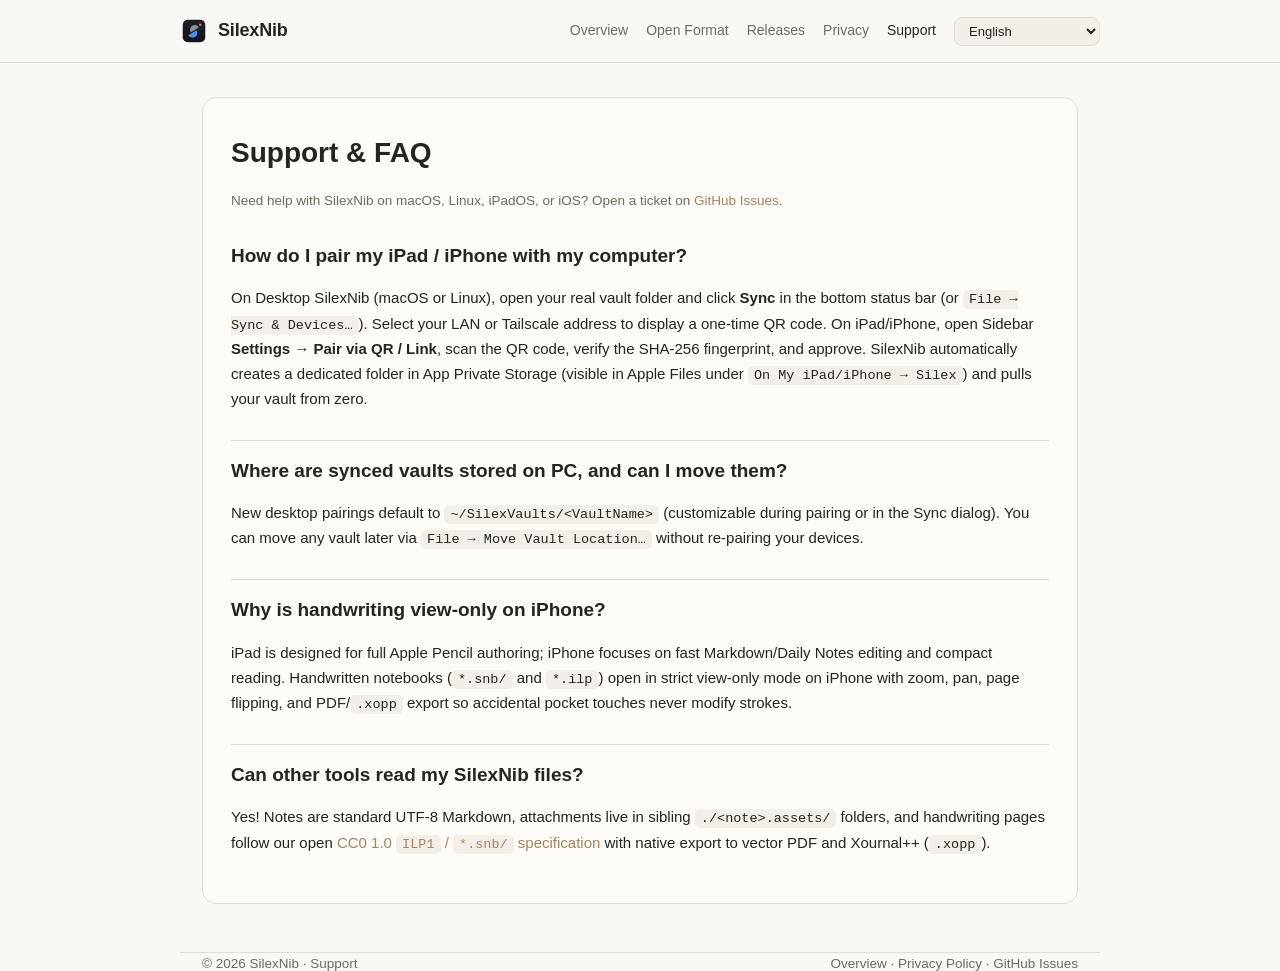
==== docs/support.html @ 831d1f68 "Initial public release hub, open ILP1/.snb format spec, and GitHub Pages (privacy & support)" ====
<!doctype html>
<html lang="en">
<head>
  <meta charset="utf-8" />
  <meta name="viewport" content="width=device-width, initial-scale=1" />
  <title>Support &amp; FAQ — SilexNib</title>
  <meta name="description" content="Support, FAQ, cross-device sync setup, and issue tracker for SilexNib." />
  <link rel="icon" type="image/svg+xml" href="assets/silexnib.svg" />
  <link rel="stylesheet" href="style.css" />
</head>
<body>
  <header class="nav">
    <div class="wrap nav-inner">
      <a class="brand" href="index.html">
        <img src="assets/silexnib.svg" alt="SilexNib" />
        <span>SilexNib</span>
      </a>
      <nav class="nav-links">
        <a href="index.html">Overview</a>
        <a href="https://github.com/keithxc/silexnib/blob/main/spec/FORMAT.md">Open Format</a>
        <a href="https://github.com/keithxc/silexnib/releases">Releases</a>
        <a href="privacy.html">Privacy</a>
        <a class="active" href="support.html">Support</a>
        <select id="langPicker" class="lang-select" aria-label="Language">
          <option value="en">English</option>
          <option value="zh-TW">繁體中文（台灣）</option>
          <option value="ja">日本語</option>
          <option value="ko">한국어</option>
          <option value="de">Deutsch</option>
        </select>
      </nav>
    </div>
  </header>

  <main class="wrap">
    <article class="doc" data-lang="en">
      <h1>Support &amp; FAQ</h1>
      <p class="meta">Need help with SilexNib on macOS, Linux, iPadOS, or iOS? Open a ticket on <a href="https://github.com/keithxc/silexnib/issues">GitHub Issues</a>.</p>

      <h2>How do I pair my iPad / iPhone with my computer?</h2>
      <p>On Desktop SilexNib (macOS or Linux), open your real vault folder and click <strong>Sync</strong> in the bottom status bar (or <code>File → Sync &amp; Devices…</code>). Select your LAN or Tailscale address to display a one-time QR code. On iPad/iPhone, open Sidebar <strong>Settings → Pair via QR / Link</strong>, scan the QR code, verify the SHA-256 fingerprint, and approve. SilexNib automatically creates a dedicated folder in App Private Storage (visible in Apple Files under <code>On My iPad/iPhone → Silex</code>) and pulls your vault from zero.</p>

      <h2>Where are synced vaults stored on PC, and can I move them?</h2>
      <p>New desktop pairings default to <code>~/SilexVaults/&lt;VaultName&gt;</code> (customizable during pairing or in the Sync dialog). You can move any vault later via <code>File → Move Vault Location…</code> without re-pairing your devices.</p>

      <h2>Why is handwriting view-only on iPhone?</h2>
      <p>iPad is designed for full Apple Pencil authoring; iPhone focuses on fast Markdown/Daily Notes editing and compact reading. Handwritten notebooks (<code>*.snb/</code> and <code>*.ilp</code>) open in strict view-only mode on iPhone with zoom, pan, page flipping, and PDF/<code>.xopp</code> export so accidental pocket touches never modify strokes.</p>

      <h2>Can other tools read my SilexNib files?</h2>
      <p>Yes! Notes are standard UTF-8 Markdown, attachments live in sibling <code>./&lt;note&gt;.assets/</code> folders, and handwriting pages follow our open <a href="https://github.com/keithxc/silexnib/blob/main/spec/FORMAT.md">CC0 1.0 <code>ILP1</code> / <code>*.snb/</code> specification</a> with native export to vector PDF and Xournal++ (<code>.xopp</code>).</p>
    </article>

    <article class="doc" data-lang="zh-TW">
      <h1>技術支援與常見問題</h1>
      <p class="meta">使用 SilexNib（macOS、Linux、iPadOS、iOS）遇到任何問題或有建議，歡迎前往 <a href="https://github.com/keithxc/silexnib/issues">GitHub Issues</a> 回報。</p>

      <h2>如何將 iPad / iPhone 與電腦配對同步？</h2>
      <p>在桌面版 SilexNib 打開您的真實知識庫後，點右下角狀態列「跨裝置同步」（或 <code>檔案 → 跨裝置同步與配對…</code>）選擇區網或 Tailscale 位址顯示一次性 QR 碼。在 iPad / iPhone 側邊欄進入 <strong>設定 → 掃描 QR 碼或貼上連結</strong>，掃碼核對指紋並同意後，App 會自動在私有目錄（可於系統「檔案」App 的 <code>我的 iPad/iPhone → Silex</code> 查看）建立同名資料夾並從 0 完整拉取。</p>

      <h2>電腦端同步目錄在哪裡？可以搬移嗎？</h2>
      <p>新配對的電腦預設存放於 <code>~/SilexVaults/&lt;知識庫名&gt;</code>（可於配對時或同步視窗手動變更）。日後隨時可在軟體內透過 <code>檔案 → 遷移知識庫位置…</code> 無縫搬移，無需重新配對。</p>

      <h2>為什麼 iPhone 上的手寫筆記是唯讀模式？</h2>
      <p>iPad 主打 Apple Pencil 完整手寫創作；iPhone 主打高效 Markdown / 日記輸入與行動查閱。手寫筆記（<code>*.snb/</code>、<code>*.ilp</code>）在 iPhone 上採嚴格唯讀檢視（支援雙指縮放、翻頁與匯出 PDF / <code>.xopp</code>），避免誤觸改動筆跡。</p>

      <h2>其他軟體可以讀取 SilexNib 的檔案嗎？</h2>
      <p>完全可以！筆記為標準 UTF-8 Markdown、附件位於 <code>./&lt;筆記名&gt;.assets/</code>，手寫筆記遵循以 CC0 1.0 公開的 <a href="https://github.com/keithxc/silexnib/blob/main/spec/FORMAT.md"><code>ILP1</code> / <code>*.snb/</code> 開放格式規範</a>，並可匯出向量 PDF 與 Xournal++（<code>.xopp</code>）。</p>
    </article>

    <article class="doc" data-lang="ja">
      <h1>サポート &amp; FAQ</h1>
      <p class="meta">不具合報告やご要望は <a href="https://github.com/keithxc/silexnib/issues">GitHub Issues</a> にて受け付けています。</p>
      <h2>iPad / iPhone と PC のペアリング方法</h2>
      <p>デスクトップ版 SilexNib で保管庫を開き、ステータスバーの「同期」から QR コードを表示します。iPad / iPhone の「設定 → QR／リンクでペアリング」で読み取り、フィンガープリントを確認して承認すると、アプリ専用フォルダへ自動同期されます。</p>
      <h2>PC の保管庫を移動できますか？</h2>
      <p>はい。PC 版はデフォルトで <code>~/SilexVaults/&lt;保管庫名&gt;</code> を使用し、メニューの「保管庫の場所を移動…」からペアリングを維持したまま安全に移動できます。</p>
      <h2>オープンフォーマットについて</h2>
      <p>手書き形式（<code>ILP1</code> / <code>*.snb/</code>）は <a href="https://github.com/keithxc/silexnib/blob/main/spec/FORMAT.md">CC0 1.0 で完全公開</a> されており、PDF および Xournal++（<code>.xopp</code>）への書き出しにも対応しています。</p>
    </article>

    <article class="doc" data-lang="ko">
      <h1>지원 및 자주 묻는 질문</h1>
      <p class="meta">버그 제보 및 기능 제안은 <a href="https://github.com/keithxc/silexnib/issues">GitHub Issues</a>를 이용해 주세요.</p>
      <h2>iPad / iPhone과 컴퓨터 페어링 방법</h2>
      <p>데스크톱 SilexNib에서 보관함을 연 뒤 하단 상태 표시줄의 「동기화」를 눌러 일회용 QR 코드를 표시하세요. iPad / iPhone 설정에서 「QR / 링크로 페어링」으로 스캔하고 지문을 확인하면 앱 전용 저장소로 자동 동기화됩니다.</p>
      <h2>PC 보관함 위치를 바꿀 수 있나요?</h2>
      <p>네. PC는 기본적으로 <code>~/SilexVaults/&lt;보관함&gt;</code> 경로를 사용하며, 앱 내 「보관함 위치 이동…」 메뉴로 재페어링 없이 안전하게 이동할 수 있습니다.</p>
      <h2>오픈 필기 포맷</h2>
      <p><code>ILP1</code> 및 <code>*.snb/</code> 규격은 <a href="https://github.com/keithxc/silexnib/blob/main/spec/FORMAT.md">CC0 1.0 퍼블릭 도메인</a>으로 공개되어 있으며 벡터 PDF 및 Xournal++(<code>.xopp</code>) 내보내기를 지원합니다.</p>
    </article>

    <article class="doc" data-lang="de">
      <h1>Support &amp; FAQ</h1>
      <p class="meta">Fehlerberichte und Vorschläge bitte über <a href="https://github.com/keithxc/silexnib/issues">GitHub Issues</a> einreichen.</p>
      <h2>Wie kopple ich iPad / iPhone mit meinem Computer?</h2>
      <p>Öffnen Sie Ihren Tresor in SilexNib auf macOS/Linux und klicken Sie unten rechts auf „Synchronisierung“, um einen Einmal-QR-Code anzuzeigen. Scannen Sie ihn unter iOS/iPadOS über „Einstellungen → Per QR / Link koppeln“ und bestätigen Sie den Fingerabdruck.</p>
      <h2>Kann ich den Speicherort auf dem PC verschieben?</h2>
      <p>Ja. Auf dem PC ist standardmäßig <code>~/SilexVaults/&lt;Tresor&gt;</code> voreingestellt und lässt sich jederzeit über „Datei → Tresor-Speicherort verschieben…“ ohne erneute Kopplung umziehen.</p>
      <h2>Offenes Handschrift-Format</h2>
      <p><code>ILP1</code> und <code>*.snb/</code> stehen unter <a href="https://github.com/keithxc/silexnib/blob/main/spec/FORMAT.md">CC0 1.0 Public Domain</a> und lassen sich als Vektor-PDF sowie Xournal++ (<code>.xopp</code>) exportieren.</p>
    </article>
  </main>

  <footer class="wrap">
    <span>&copy; 2026 SilexNib · Support</span>
    <span>
      <a href="index.html">Overview</a> ·
      <a href="privacy.html">Privacy Policy</a> ·
      <a href="https://github.com/keithxc/silexnib/issues">GitHub Issues</a>
    </span>
  </footer>

  <script>
    (function () {
      var supported = ["en", "zh-TW", "ja", "ko", "de"];
      function pick(tag) {
        if (!tag) return "en";
        var low = tag.toLowerCase();
        if (low.indexOf("zh-tw") === 0 || low.indexOf("zh-hant") === 0 || low.indexOf("zh-hk") === 0) return "zh-TW";
        if (low.indexOf("ja") === 0) return "ja";
        if (low.indexOf("ko") === 0) return "ko";
        if (low.indexOf("de") === 0) return "de";
        return "en";
      }
      var sel = document.getElementById("langPicker");
      var saved = null;
      try { saved = localStorage.getItem("silexnib_lang"); } catch (e) {}
      var init = supported.indexOf(saved) >= 0 ? saved : pick(navigator.language);
      document.documentElement.lang = init;
      sel.value = init;
      sel.addEventListener("change", function () {
        document.documentElement.lang = sel.value;
        try { localStorage.setItem("silexnib_lang", sel.value); } catch (e) {}
      });
    })();
  </script>
</body>
</html>
---- docs/style.css ----
:root {
  --bg: #FAF8F5;
  --surface: #F3EFE8;
  --card: #FDFBF7;
  --ink: #262420;
  --muted: #6F6A61;
  --border: #E2DCD2;
  --accent: #A5845E;
  --accent-soft: rgba(165, 132, 94, 0.13);
  --radius: 14px;
}

@media (prefers-color-scheme: dark) {
  :root {
    --bg: #000000;
    --surface: #0D0D10;
    --card: #121216;
    --ink: #EAEAEF;
    --muted: #9898A3;
    --border: #23232A;
    --accent: #C7A680;
    --accent-soft: rgba(199, 166, 128, 0.14);
  }
}

* { box-sizing: border-box; }
html, body {
  margin: 0;
  padding: 0;
  background: var(--bg);
  color: var(--ink);
  font-family: -apple-system, BlinkMacSystemFont, "SF Pro Text", "Segoe UI", "PingFang TC", "Hiragino Sans", "Apple SD Gothic Neo", sans-serif;
  line-height: 1.65;
  -webkit-font-smoothing: antialiased;
}

a { color: var(--accent); text-decoration: none; }
a:hover { text-decoration: underline; }

.wrap { max-width: 920px; margin: 0 auto; padding: 0 22px; }

header.nav {
  border-bottom: 1px solid var(--border);
  background: var(--bg);
  position: sticky;
  top: 0;
  z-index: 10;
}

.nav-inner {
  display: flex;
  align-items: center;
  justify-content: space-between;
  gap: 14px;
  min-height: 62px;
  flex-wrap: wrap;
  padding: 8px 0;
}

.brand {
  display: inline-flex;
  align-items: center;
  gap: 10px;
  color: var(--ink);
  font-weight: 700;
  font-size: 18px;
  letter-spacing: -0.01em;
}
.brand:hover { text-decoration: none; }
.brand img { width: 28px; height: 28px; display: block; }

.nav-links {
  display: flex;
  align-items: center;
  gap: 18px;
  flex-wrap: wrap;
  font-size: 14px;
}
.nav-links a { color: var(--muted); font-weight: 500; }
.nav-links a:hover, .nav-links a.active { color: var(--ink); text-decoration: none; }

.lang-select {
  background: var(--surface);
  color: var(--ink);
  border: 1px solid var(--border);
  border-radius: 8px;
  padding: 5px 10px;
  font-size: 13px;
  font-weight: 500;
}

.hero {
  padding: 56px 0 36px;
  text-align: center;
}
.hero .badge {
  display: inline-block;
  font-size: 12.5px;
  font-weight: 600;
  padding: 4px 12px;
  border-radius: 999px;
  background: var(--accent-soft);
  color: var(--accent);
  margin-bottom: 16px;
}
.hero h1 {
  margin: 0 0 14px;
  font-size: clamp(30px, 5vw, 44px);
  line-height: 1.15;
  letter-spacing: -0.02em;
}
.hero p.lead {
  max-width: 680px;
  margin: 0 auto 26px;
  color: var(--muted);
  font-size: 17px;
}

.cta-row {
  display: flex;
  justify-content: center;
  gap: 12px;
  flex-wrap: wrap;
}
.btn {
  display: inline-flex;
  align-items: center;
  gap: 8px;
  padding: 11px 20px;
  border-radius: 10px;
  font-weight: 600;
  font-size: 14.5px;
  border: 1px solid var(--border);
  background: var(--card);
  color: var(--ink);
}
.btn:hover { text-decoration: none; border-color: var(--accent); }
.btn.primary {
  background: var(--accent);
  border-color: var(--accent);
  color: #FFFFFF;
}
@media (prefers-color-scheme: dark) {
  .btn.primary { color: #161411; }
}

.shots {
  display: grid;
  grid-template-columns: repeat(auto-fit, minmax(280px, 1fr));
  gap: 18px;
  margin: 32px 0 42px;
}
.shots figure {
  margin: 0;
  background: var(--card);
  border: 1px solid var(--border);
  border-radius: var(--radius);
  overflow: hidden;
}
.shots img { width: 100%; display: block; }
.shots figcaption {
  padding: 10px 14px;
  font-size: 13px;
  color: var(--muted);
  border-top: 1px solid var(--border);
}

.grid {
  display: grid;
  grid-template-columns: repeat(auto-fit, minmax(250px, 1fr));
  gap: 16px;
  margin: 24px 0 42px;
}
.card {
  background: var(--card);
  border: 1px solid var(--border);
  border-radius: var(--radius);
  padding: 20px;
}
.card h3 { margin: 0 0 8px; font-size: 16.5px; }
.card p { margin: 0; font-size: 14.5px; color: var(--muted); }

article.doc {
  background: var(--card);
  border: 1px solid var(--border);
  border-radius: var(--radius);
  padding: 32px 28px;
  margin: 34px 0 48px;
}
article.doc h1 { margin: 0 0 8px; font-size: 28px; }
article.doc .meta { color: var(--muted); font-size: 13.5px; margin-bottom: 24px; }
article.doc h2 {
  margin: 28px 0 10px;
  font-size: 19px;
  padding-top: 14px;
  border-top: 1px solid var(--border);
}
article.doc h2:first-of-type { border-top: none; padding-top: 0; }
article.doc p, article.doc li { font-size: 15px; }
article.doc ul { padding-left: 20px; }
article.doc code {
  background: var(--surface);
  padding: 2px 6px;
  border-radius: 5px;
  font-family: ui-monospace, SFMono-Regular, Menlo, Consolas, monospace;
  font-size: 13.5px;
}
.callout {
  background: var(--accent-soft);
  border-left: 3px solid var(--accent);
  padding: 14px 16px;
  border-radius: 8px;
  margin: 18px 0;
  font-size: 14.5px;
}

footer {
  border-top: 1px solid var(--border);
  padding: 24px 0 36px;
  color: var(--muted);
  font-size: 13.5px;
  display: flex;
  justify-content: space-between;
  flex-wrap: wrap;
  gap: 12px;
}
footer a { color: var(--muted); }
footer a:hover { color: var(--ink); }

[data-lang] { display: none; }
html[lang="en"] [data-lang="en"],
html[lang="zh-TW"] [data-lang="zh-TW"],
html[lang="ja"] [data-lang="ja"],
html[lang="ko"] [data-lang="ko"],
html[lang="de"] [data-lang="de"] { display: block; }
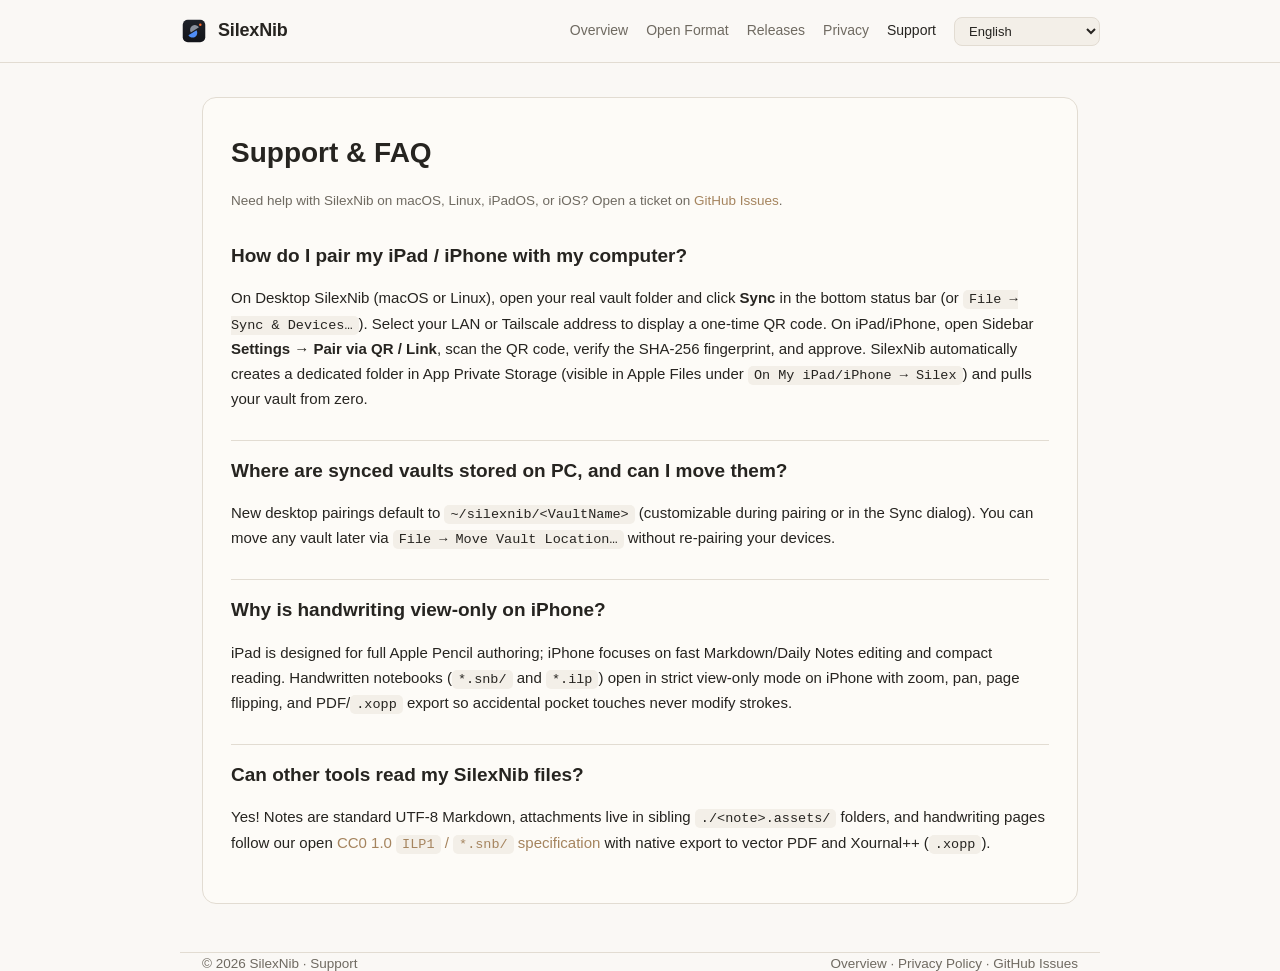
==== commit dd13def7: "Update PC default sync folder to ~/silexnib and mention background sync" ====
--- a/docs/support.html
+++ b/docs/support.html
@@ -41,7 +41,7 @@
       <p>On Desktop SilexNib (macOS or Linux), open your real vault folder and click <strong>Sync</strong> in the bottom status bar (or <code>File → Sync &amp; Devices…</code>). Select your LAN or Tailscale address to display a one-time QR code. On iPad/iPhone, open Sidebar <strong>Settings → Pair via QR / Link</strong>, scan the QR code, verify the SHA-256 fingerprint, and approve. SilexNib automatically creates a dedicated folder in App Private Storage (visible in Apple Files under <code>On My iPad/iPhone → Silex</code>) and pulls your vault from zero.</p>
 
       <h2>Where are synced vaults stored on PC, and can I move them?</h2>
-      <p>New desktop pairings default to <code>~/SilexVaults/&lt;VaultName&gt;</code> (customizable during pairing or in the Sync dialog). You can move any vault later via <code>File → Move Vault Location…</code> without re-pairing your devices.</p>
+      <p>New desktop pairings default to <code>~/silexnib/&lt;VaultName&gt;</code> (customizable during pairing or in the Sync dialog). You can move any vault later via <code>File → Move Vault Location…</code> without re-pairing your devices.</p>
 
       <h2>Why is handwriting view-only on iPhone?</h2>
       <p>iPad is designed for full Apple Pencil authoring; iPhone focuses on fast Markdown/Daily Notes editing and compact reading. Handwritten notebooks (<code>*.snb/</code> and <code>*.ilp</code>) open in strict view-only mode on iPhone with zoom, pan, page flipping, and PDF/<code>.xopp</code> export so accidental pocket touches never modify strokes.</p>
@@ -58,7 +58,7 @@
       <p>在桌面版 SilexNib 打開您的真實知識庫後，點右下角狀態列「跨裝置同步」（或 <code>檔案 → 跨裝置同步與配對…</code>）選擇區網或 Tailscale 位址顯示一次性 QR 碼。在 iPad / iPhone 側邊欄進入 <strong>設定 → 掃描 QR 碼或貼上連結</strong>，掃碼核對指紋並同意後，App 會自動在私有目錄（可於系統「檔案」App 的 <code>我的 iPad/iPhone → Silex</code> 查看）建立同名資料夾並從 0 完整拉取。</p>
 
       <h2>電腦端同步目錄在哪裡？可以搬移嗎？</h2>
-      <p>新配對的電腦預設存放於 <code>~/SilexVaults/&lt;知識庫名&gt;</code>（可於配對時或同步視窗手動變更）。日後隨時可在軟體內透過 <code>檔案 → 遷移知識庫位置…</code> 無縫搬移，無需重新配對。</p>
+      <p>新配對的電腦預設存放於 <code>~/silexnib/&lt;知識庫名&gt;</code>（可於配對時或同步視窗手動變更）。日後隨時可在軟體內透過 <code>檔案 → 遷移知識庫位置…</code> 無縫搬移，無需重新配對。</p>
 
       <h2>為什麼 iPhone 上的手寫筆記是唯讀模式？</h2>
       <p>iPad 主打 Apple Pencil 完整手寫創作；iPhone 主打高效 Markdown / 日記輸入與行動查閱。手寫筆記（<code>*.snb/</code>、<code>*.ilp</code>）在 iPhone 上採嚴格唯讀檢視（支援雙指縮放、翻頁與匯出 PDF / <code>.xopp</code>），避免誤觸改動筆跡。</p>
@@ -73,7 +73,7 @@
       <h2>iPad / iPhone と PC のペアリング方法</h2>
       <p>デスクトップ版 SilexNib で保管庫を開き、ステータスバーの「同期」から QR コードを表示します。iPad / iPhone の「設定 → QR／リンクでペアリング」で読み取り、フィンガープリントを確認して承認すると、アプリ専用フォルダへ自動同期されます。</p>
       <h2>PC の保管庫を移動できますか？</h2>
-      <p>はい。PC 版はデフォルトで <code>~/SilexVaults/&lt;保管庫名&gt;</code> を使用し、メニューの「保管庫の場所を移動…」からペアリングを維持したまま安全に移動できます。</p>
+      <p>はい。PC 版はデフォルトで <code>~/silexnib/&lt;保管庫名&gt;</code> を使用し、メニューの「保管庫の場所を移動…」からペアリングを維持したまま安全に移動できます。</p>
       <h2>オープンフォーマットについて</h2>
       <p>手書き形式（<code>ILP1</code> / <code>*.snb/</code>）は <a href="https://github.com/keithxc/silexnib/blob/main/spec/FORMAT.md">CC0 1.0 で完全公開</a> されており、PDF および Xournal++（<code>.xopp</code>）への書き出しにも対応しています。</p>
     </article>
@@ -84,7 +84,7 @@
       <h2>iPad / iPhone과 컴퓨터 페어링 방법</h2>
       <p>데스크톱 SilexNib에서 보관함을 연 뒤 하단 상태 표시줄의 「동기화」를 눌러 일회용 QR 코드를 표시하세요. iPad / iPhone 설정에서 「QR / 링크로 페어링」으로 스캔하고 지문을 확인하면 앱 전용 저장소로 자동 동기화됩니다.</p>
       <h2>PC 보관함 위치를 바꿀 수 있나요?</h2>
-      <p>네. PC는 기본적으로 <code>~/SilexVaults/&lt;보관함&gt;</code> 경로를 사용하며, 앱 내 「보관함 위치 이동…」 메뉴로 재페어링 없이 안전하게 이동할 수 있습니다.</p>
+      <p>네. PC는 기본적으로 <code>~/silexnib/&lt;보관함&gt;</code> 경로를 사용하며, 앱 내 「보관함 위치 이동…」 메뉴로 재페어링 없이 안전하게 이동할 수 있습니다.</p>
       <h2>오픈 필기 포맷</h2>
       <p><code>ILP1</code> 및 <code>*.snb/</code> 규격은 <a href="https://github.com/keithxc/silexnib/blob/main/spec/FORMAT.md">CC0 1.0 퍼블릭 도메인</a>으로 공개되어 있으며 벡터 PDF 및 Xournal++(<code>.xopp</code>) 내보내기를 지원합니다.</p>
     </article>
@@ -95,7 +95,7 @@
       <h2>Wie kopple ich iPad / iPhone mit meinem Computer?</h2>
       <p>Öffnen Sie Ihren Tresor in SilexNib auf macOS/Linux und klicken Sie unten rechts auf „Synchronisierung“, um einen Einmal-QR-Code anzuzeigen. Scannen Sie ihn unter iOS/iPadOS über „Einstellungen → Per QR / Link koppeln“ und bestätigen Sie den Fingerabdruck.</p>
       <h2>Kann ich den Speicherort auf dem PC verschieben?</h2>
-      <p>Ja. Auf dem PC ist standardmäßig <code>~/SilexVaults/&lt;Tresor&gt;</code> voreingestellt und lässt sich jederzeit über „Datei → Tresor-Speicherort verschieben…“ ohne erneute Kopplung umziehen.</p>
+      <p>Ja. Auf dem PC ist standardmäßig <code>~/silexnib/&lt;Tresor&gt;</code> voreingestellt und lässt sich jederzeit über „Datei → Tresor-Speicherort verschieben…“ ohne erneute Kopplung umziehen.</p>
       <h2>Offenes Handschrift-Format</h2>
       <p><code>ILP1</code> und <code>*.snb/</code> stehen unter <a href="https://github.com/keithxc/silexnib/blob/main/spec/FORMAT.md">CC0 1.0 Public Domain</a> und lassen sich als Vektor-PDF sowie Xournal++ (<code>.xopp</code>) exportieren.</p>
     </article>
